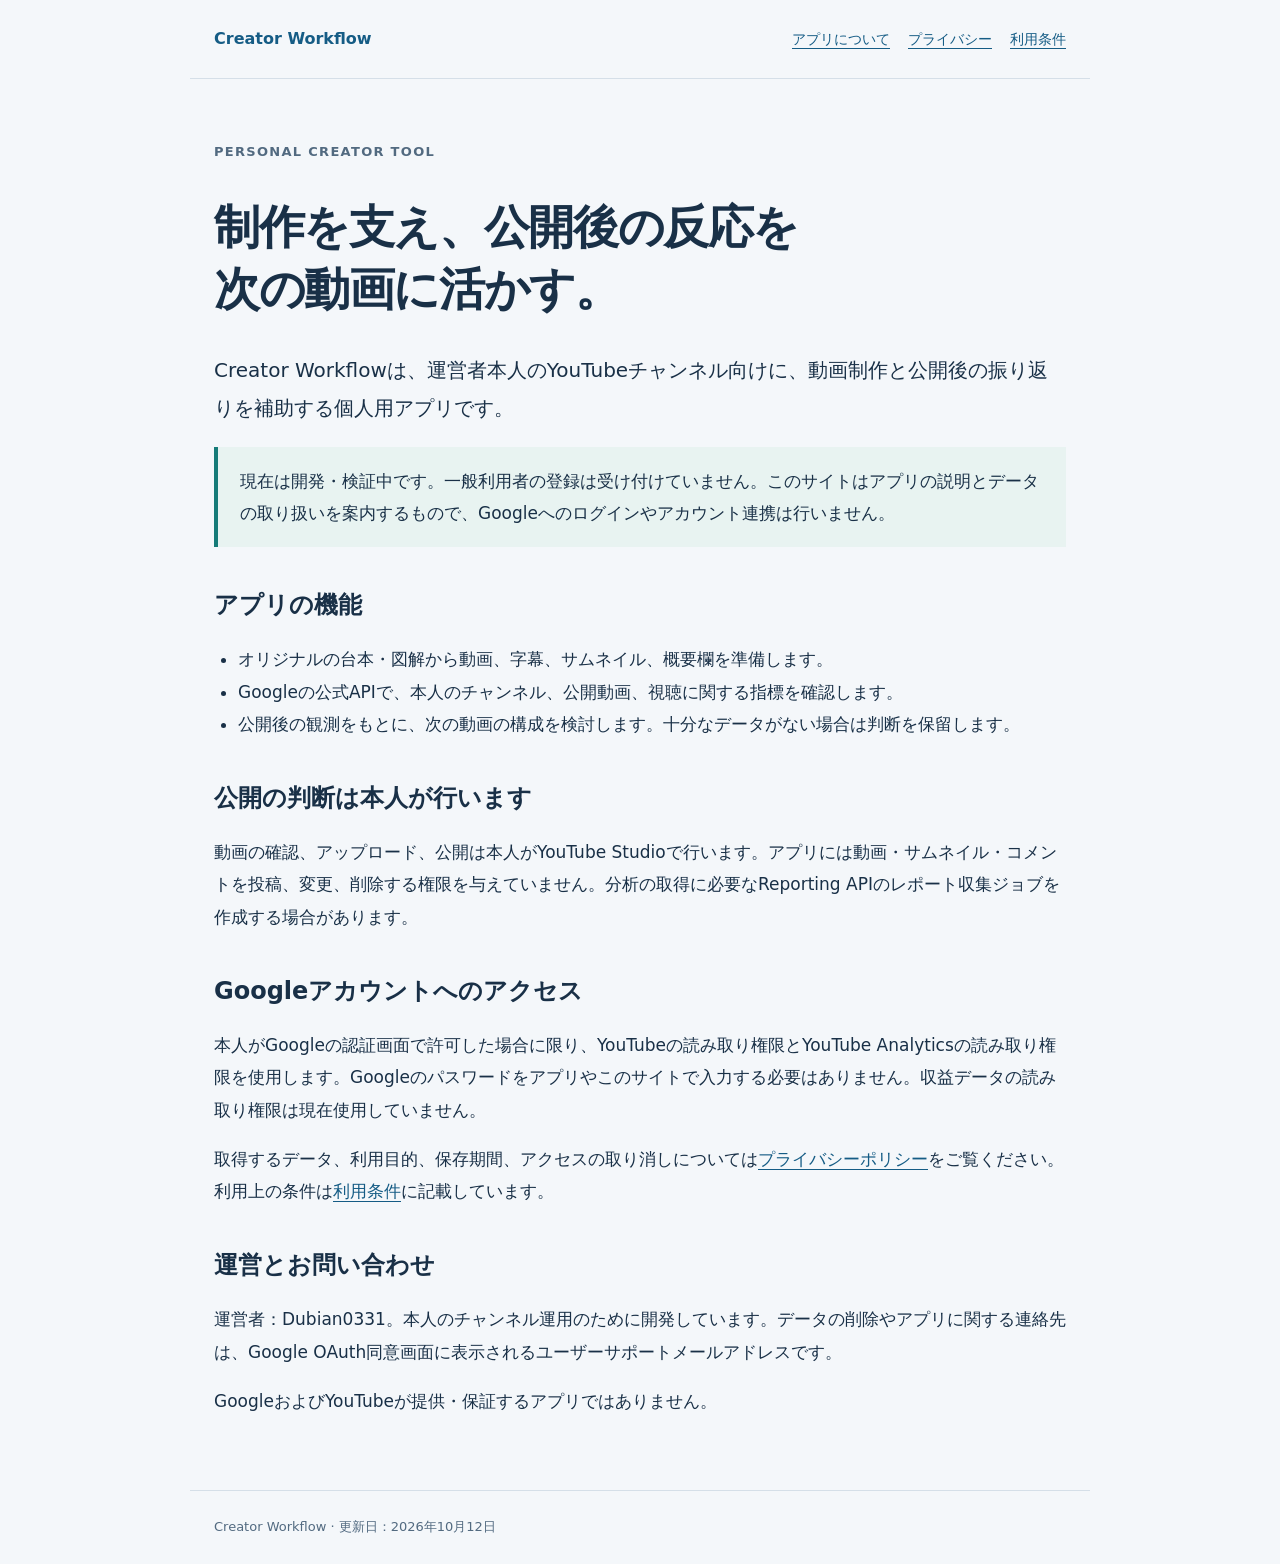
==== index.html @ 7e37aa06 "Add Creator Workflow homepage and privacy policy" ====
<!doctype html>
<html lang="ja"><head><meta charset="utf-8"><meta name="viewport" content="width=device-width,initial-scale=1"><meta name="description" content="Creator Workflowは運営者本人のYouTubeチャンネルの動画制作と公開後の振り返りを補助する個人用ツールです。"><title>Creator Workflow — アプリについて</title><link rel="stylesheet" href="style.css"></head><body>
<a class="skip" href="#main">本文へ</a><header><a href="index.html">Creator Workflow</a><nav aria-label="メイン"><a href="index.html" aria-current="page">アプリについて</a><a href="privacy.html">プライバシー</a><a href="terms.html">利用条件</a></nav></header>
<main id="main"><p class="eyebrow">PERSONAL CREATOR TOOL</p><h1>制作を支え、公開後の反応を<br>次の動画に活かす。</h1><p class="lead">Creator Workflowは、運営者本人のYouTubeチャンネル向けに、動画制作と公開後の振り返りを補助する個人用アプリです。</p>
<p class="notice">現在は開発・検証中です。一般利用者の登録は受け付けていません。このサイトはアプリの説明とデータの取り扱いを案内するもので、Googleへのログインやアカウント連携は行いません。</p>
<h2>アプリの機能</h2><ul><li>オリジナルの台本・図解から動画、字幕、サムネイル、概要欄を準備します。</li><li>Googleの公式APIで、本人のチャンネル、公開動画、視聴に関する指標を確認します。</li><li>公開後の観測をもとに、次の動画の構成を検討します。十分なデータがない場合は判断を保留します。</li></ul>
<h2>公開の判断は本人が行います</h2><p>動画の確認、アップロード、公開は本人がYouTube Studioで行います。アプリには動画・サムネイル・コメントを投稿、変更、削除する権限を与えていません。分析の取得に必要なReporting APIのレポート収集ジョブを作成する場合があります。</p>
<h2>Googleアカウントへのアクセス</h2><p>本人がGoogleの認証画面で許可した場合に限り、YouTubeの読み取り権限とYouTube Analyticsの読み取り権限を使用します。Googleのパスワードをアプリやこのサイトで入力する必要はありません。収益データの読み取り権限は現在使用していません。</p><p>取得するデータ、利用目的、保存期間、アクセスの取り消しについては<a href="privacy.html">プライバシーポリシー</a>をご覧ください。利用上の条件は<a href="terms.html">利用条件</a>に記載しています。</p>
<h2>運営とお問い合わせ</h2><p>運営者：Dubian0331。本人のチャンネル運用のために開発しています。データの削除やアプリに関する連絡先は、Google OAuth同意画面に表示されるユーザーサポートメールアドレスです。</p><p>GoogleおよびYouTubeが提供・保証するアプリではありません。</p></main><footer>Creator Workflow · 更新日：2026年10月12日</footer></body></html>
---- style.css ----
:root{color-scheme:light;font-family:system-ui,-apple-system,"Noto Sans JP",sans-serif;color:#193047;background:#f4f7fa}*{box-sizing:border-box}body{margin:0;line-height:1.9}header,main,footer{max-width:900px;margin:auto;padding:24px}header{display:flex;flex-wrap:wrap;align-items:center;justify-content:space-between;gap:16px;border-bottom:1px solid #d5dfe8}header>a{font-weight:750;text-decoration:none}nav{display:flex;flex-wrap:wrap;gap:18px;font-size:14px}a{color:#155c85;text-underline-offset:4px}a:focus-visible{outline:3px solid #bc6600;outline-offset:4px}main{padding-top:48px;padding-bottom:56px}h1{font-size:clamp(30px,6vw,46px);line-height:1.35;letter-spacing:-.03em}h2{font-size:24px;line-height:1.5;margin-top:40px}p,li{font-size:17px}.eyebrow{font-size:13px;font-weight:700;letter-spacing:.1em;color:#526a80}.lead{font-size:20px}.notice{border-left:4px solid #157b78;background:#e8f3f1;padding:18px 22px}.scope{overflow-wrap:anywhere;font-family:monospace;font-size:14px}footer{border-top:1px solid #d5dfe8;font-size:13px;color:#526a80}.skip{position:absolute;left:-9999px}.skip:focus{position:static}ul{padding-left:24px}@media(max-width:500px){header,main,footer{padding-left:20px;padding-right:20px}nav{gap:12px}}
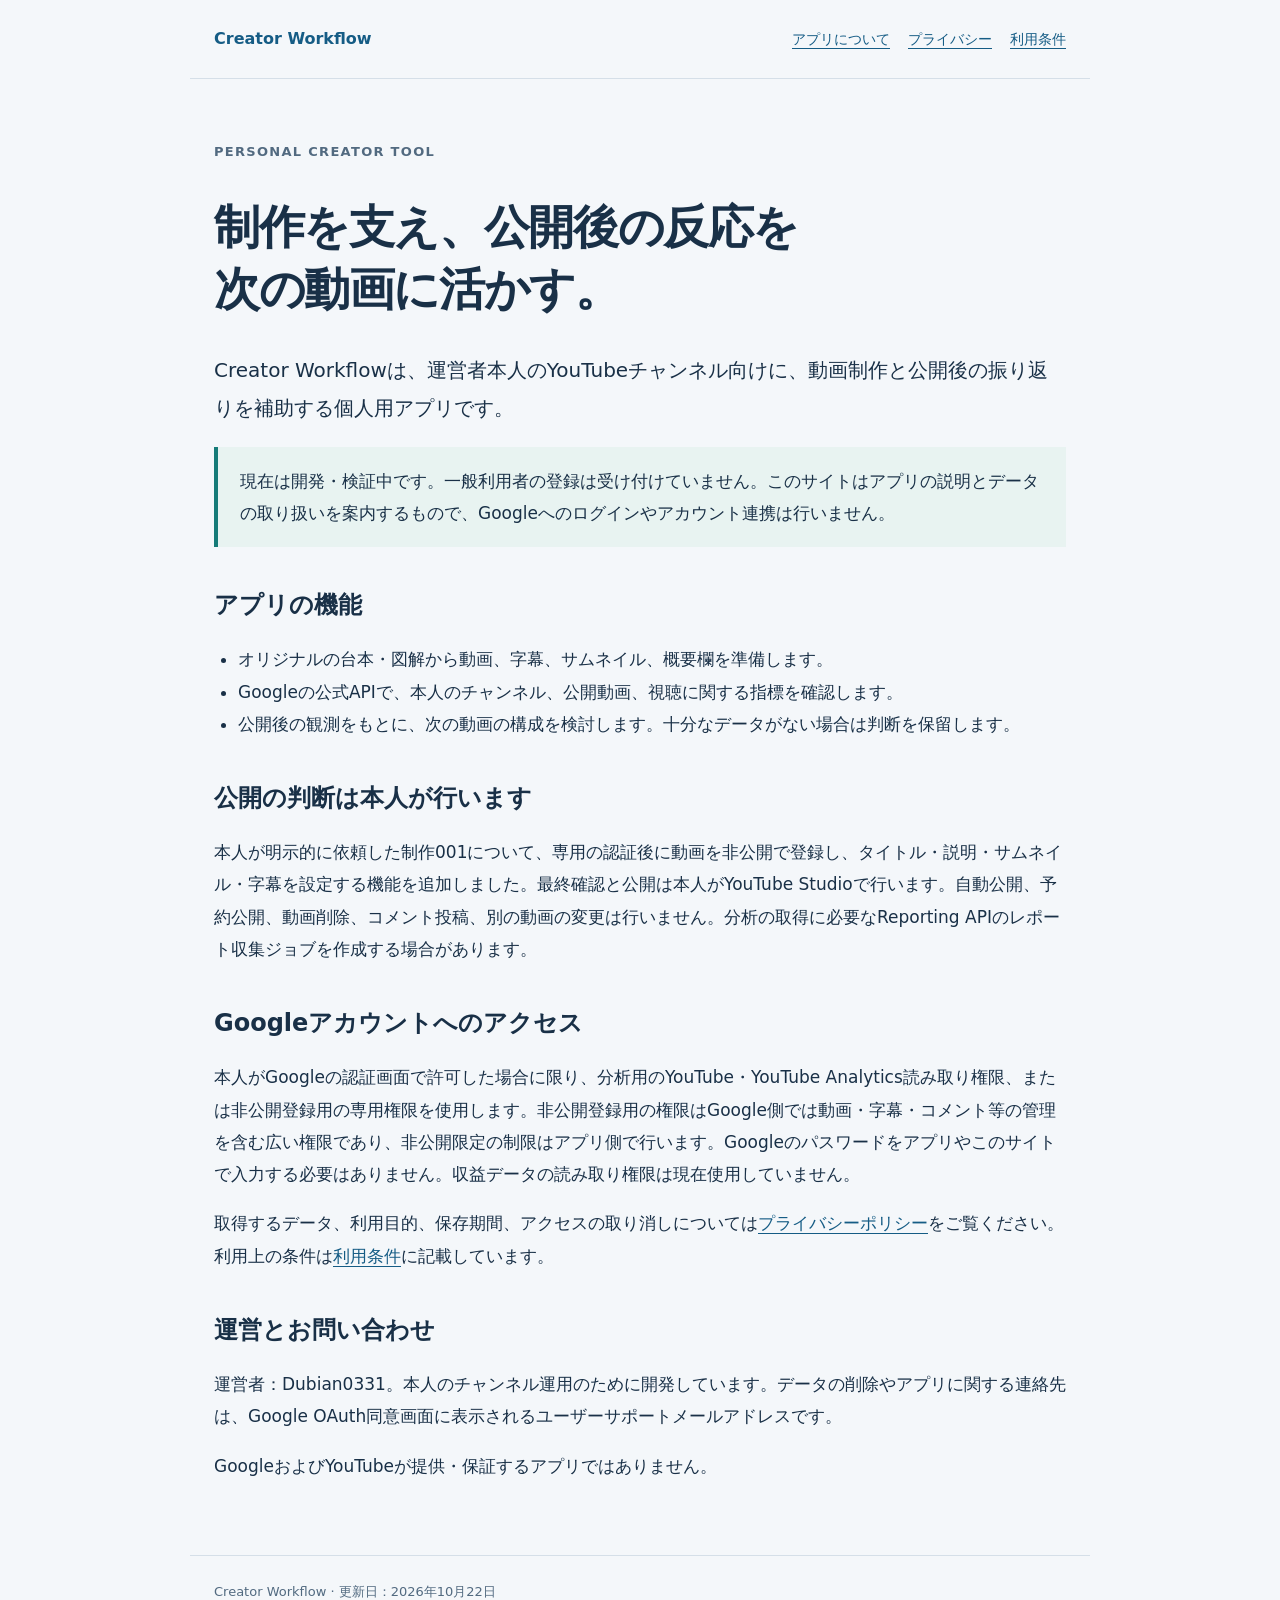
==== commit 9b77c841: "Document owner-authorized private video upload and subtitle access" ====
--- a/index.html
+++ b/index.html
@@ -4,6 +4,6 @@
 <main id="main"><p class="eyebrow">PERSONAL CREATOR TOOL</p><h1>制作を支え、公開後の反応を<br>次の動画に活かす。</h1><p class="lead">Creator Workflowは、運営者本人のYouTubeチャンネル向けに、動画制作と公開後の振り返りを補助する個人用アプリです。</p>
 <p class="notice">現在は開発・検証中です。一般利用者の登録は受け付けていません。このサイトはアプリの説明とデータの取り扱いを案内するもので、Googleへのログインやアカウント連携は行いません。</p>
 <h2>アプリの機能</h2><ul><li>オリジナルの台本・図解から動画、字幕、サムネイル、概要欄を準備します。</li><li>Googleの公式APIで、本人のチャンネル、公開動画、視聴に関する指標を確認します。</li><li>公開後の観測をもとに、次の動画の構成を検討します。十分なデータがない場合は判断を保留します。</li></ul>
-<h2>公開の判断は本人が行います</h2><p>動画の確認、アップロード、公開は本人がYouTube Studioで行います。アプリには動画・サムネイル・コメントを投稿、変更、削除する権限を与えていません。分析の取得に必要なReporting APIのレポート収集ジョブを作成する場合があります。</p>
-<h2>Googleアカウントへのアクセス</h2><p>本人がGoogleの認証画面で許可した場合に限り、YouTubeの読み取り権限とYouTube Analyticsの読み取り権限を使用します。Googleのパスワードをアプリやこのサイトで入力する必要はありません。収益データの読み取り権限は現在使用していません。</p><p>取得するデータ、利用目的、保存期間、アクセスの取り消しについては<a href="privacy.html">プライバシーポリシー</a>をご覧ください。利用上の条件は<a href="terms.html">利用条件</a>に記載しています。</p>
-<h2>運営とお問い合わせ</h2><p>運営者：Dubian0331。本人のチャンネル運用のために開発しています。データの削除やアプリに関する連絡先は、Google OAuth同意画面に表示されるユーザーサポートメールアドレスです。</p><p>GoogleおよびYouTubeが提供・保証するアプリではありません。</p></main><footer>Creator Workflow · 更新日：2026年10月12日</footer></body></html>
+<h2>公開の判断は本人が行います</h2><p>本人が明示的に依頼した制作001について、専用の認証後に動画を非公開で登録し、タイトル・説明・サムネイル・字幕を設定する機能を追加しました。最終確認と公開は本人がYouTube Studioで行います。自動公開、予約公開、動画削除、コメント投稿、別の動画の変更は行いません。分析の取得に必要なReporting APIのレポート収集ジョブを作成する場合があります。</p>
+<h2>Googleアカウントへのアクセス</h2><p>本人がGoogleの認証画面で許可した場合に限り、分析用のYouTube・YouTube Analytics読み取り権限、または非公開登録用の専用権限を使用します。非公開登録用の権限はGoogle側では動画・字幕・コメント等の管理を含む広い権限であり、非公開限定の制限はアプリ側で行います。Googleのパスワードをアプリやこのサイトで入力する必要はありません。収益データの読み取り権限は現在使用していません。</p><p>取得するデータ、利用目的、保存期間、アクセスの取り消しについては<a href="privacy.html">プライバシーポリシー</a>をご覧ください。利用上の条件は<a href="terms.html">利用条件</a>に記載しています。</p>
+<h2>運営とお問い合わせ</h2><p>運営者：Dubian0331。本人のチャンネル運用のために開発しています。データの削除やアプリに関する連絡先は、Google OAuth同意画面に表示されるユーザーサポートメールアドレスです。</p><p>GoogleおよびYouTubeが提供・保証するアプリではありません。</p></main><footer>Creator Workflow · 更新日：2026年10月22日</footer></body></html>
